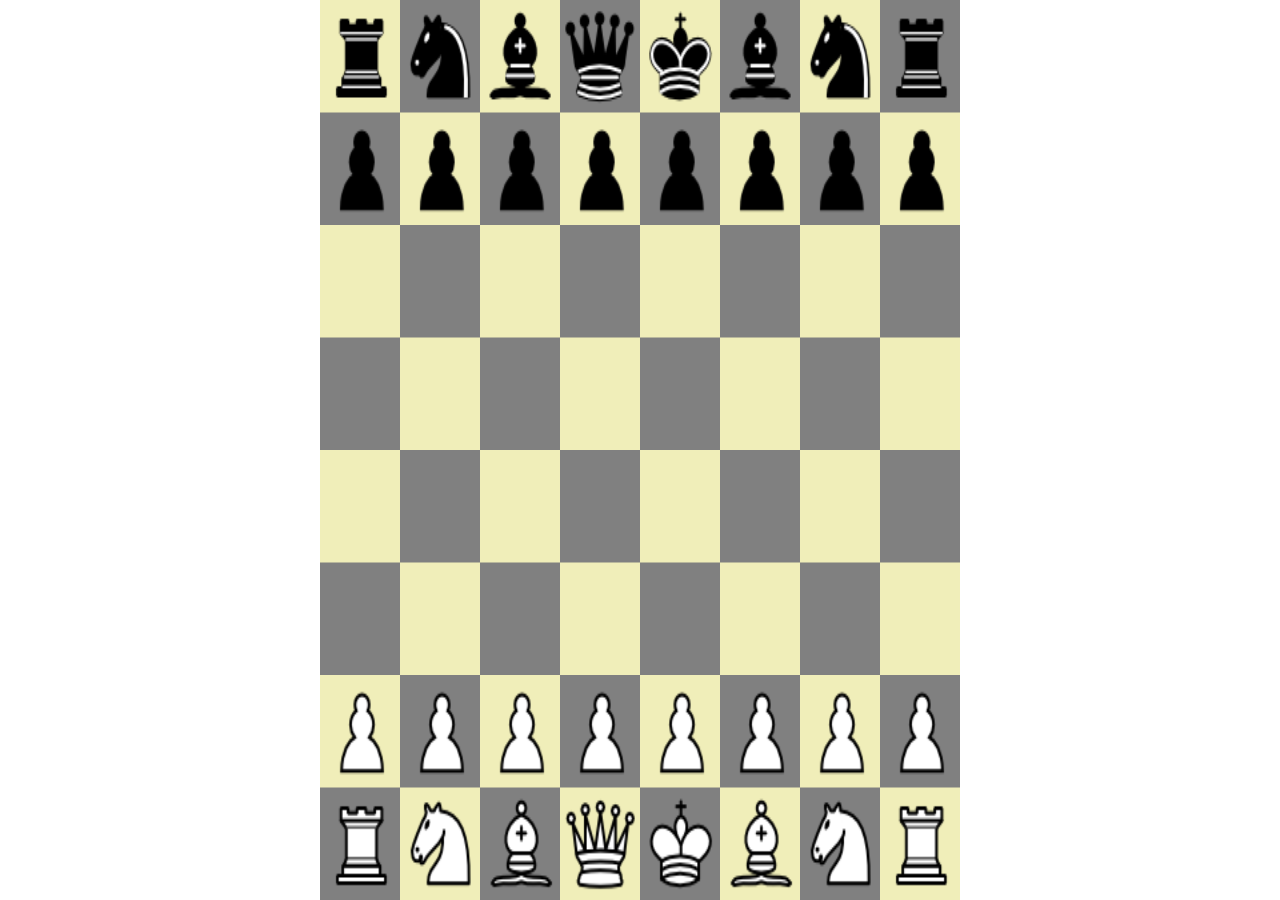
==== public/index.html @ 389dc540 "inital" ====
<!DOCTYPE html>

<html>
    <head>
        <title>
            Chess
        </title>
        <meta charset="UTF-8">
        <script src="/socket.io/socket.io.js"></script>
        <script src="./client.js"></script>
        <script src="./pieces.js"></script>
        <script src="./main.js"></script>
        <link rel=stylesheet href="./styles.css">
    </head>
    <body>
        <canvas id="board" class="lol" height="100" width="100"></canvas>
        <move id=move style="display:none">none</move>
    </body>
</html>
---- public/styles.css ----
.lol {
    position: absolute;
    left: 25%;
    top:0;
}
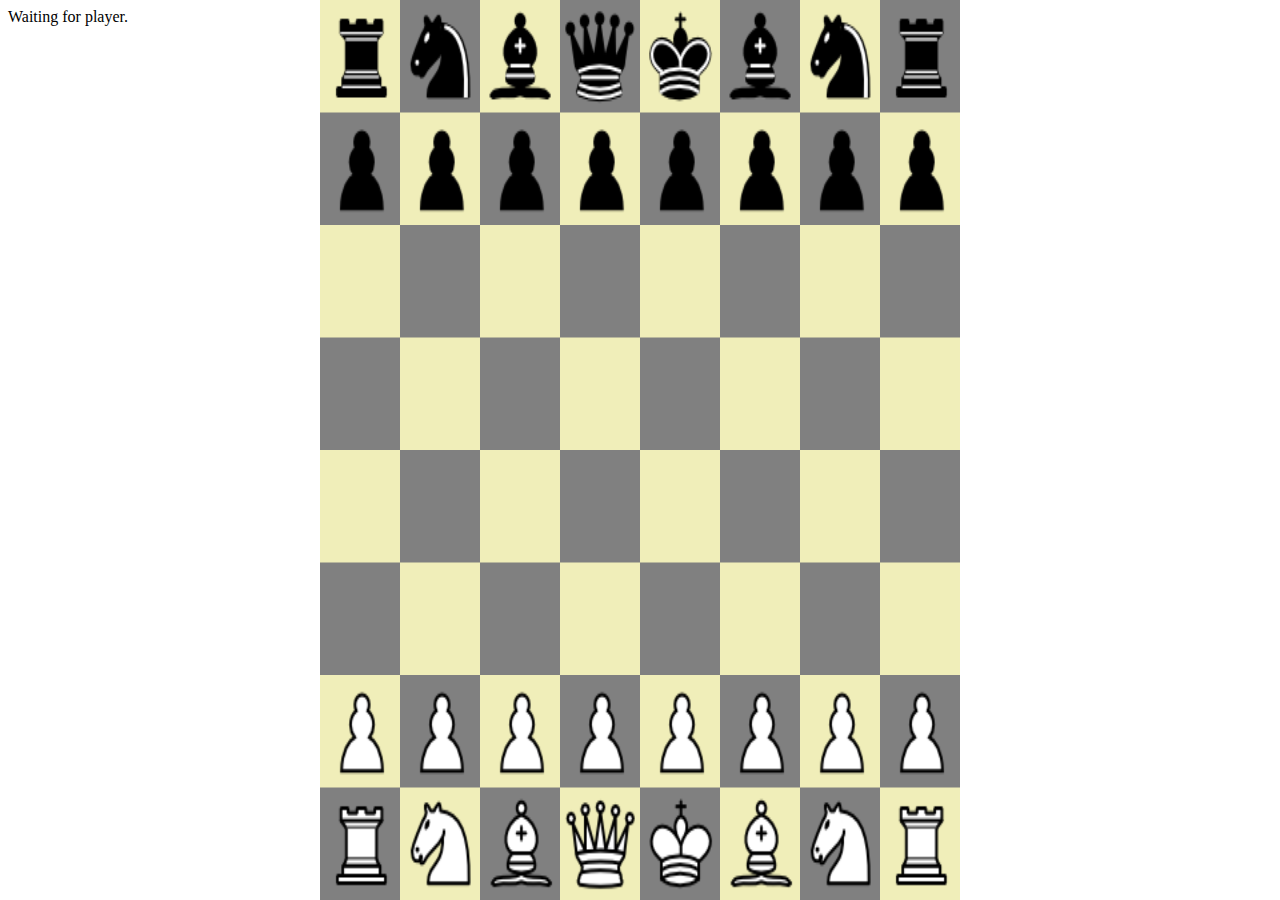
==== commit 950a65f5: "added castling" ====
--- a/public/index.html
+++ b/public/index.html
@@ -14,7 +14,7 @@
     </head>
     <body>
         <canvas id="board" class="lol" height="100" width="100"></canvas>
-        <move id=move style="display:none">none</move>
+        <move id=move>Waiting for player.</move>
     </body>
 </html>
 
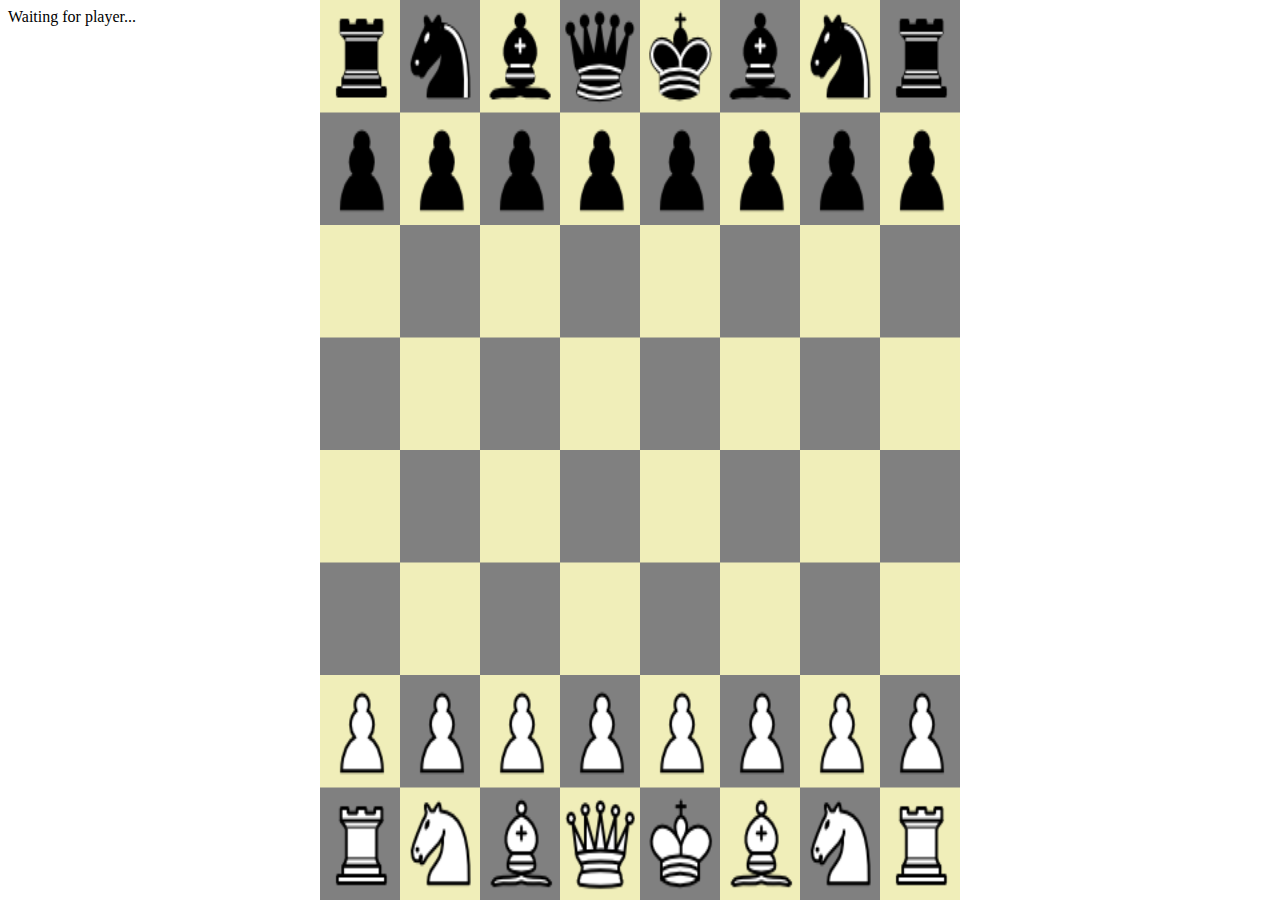
==== commit eea3cd7c: "added information messages" ====
--- a/public/index.html
+++ b/public/index.html
@@ -14,7 +14,7 @@
     </head>
     <body>
         <canvas id="board" class="lol" height="100" width="100"></canvas>
-        <move id=move>Waiting for player.</move>
+        <move id=move>Waiting for player...</move>
     </body>
 </html>
 
